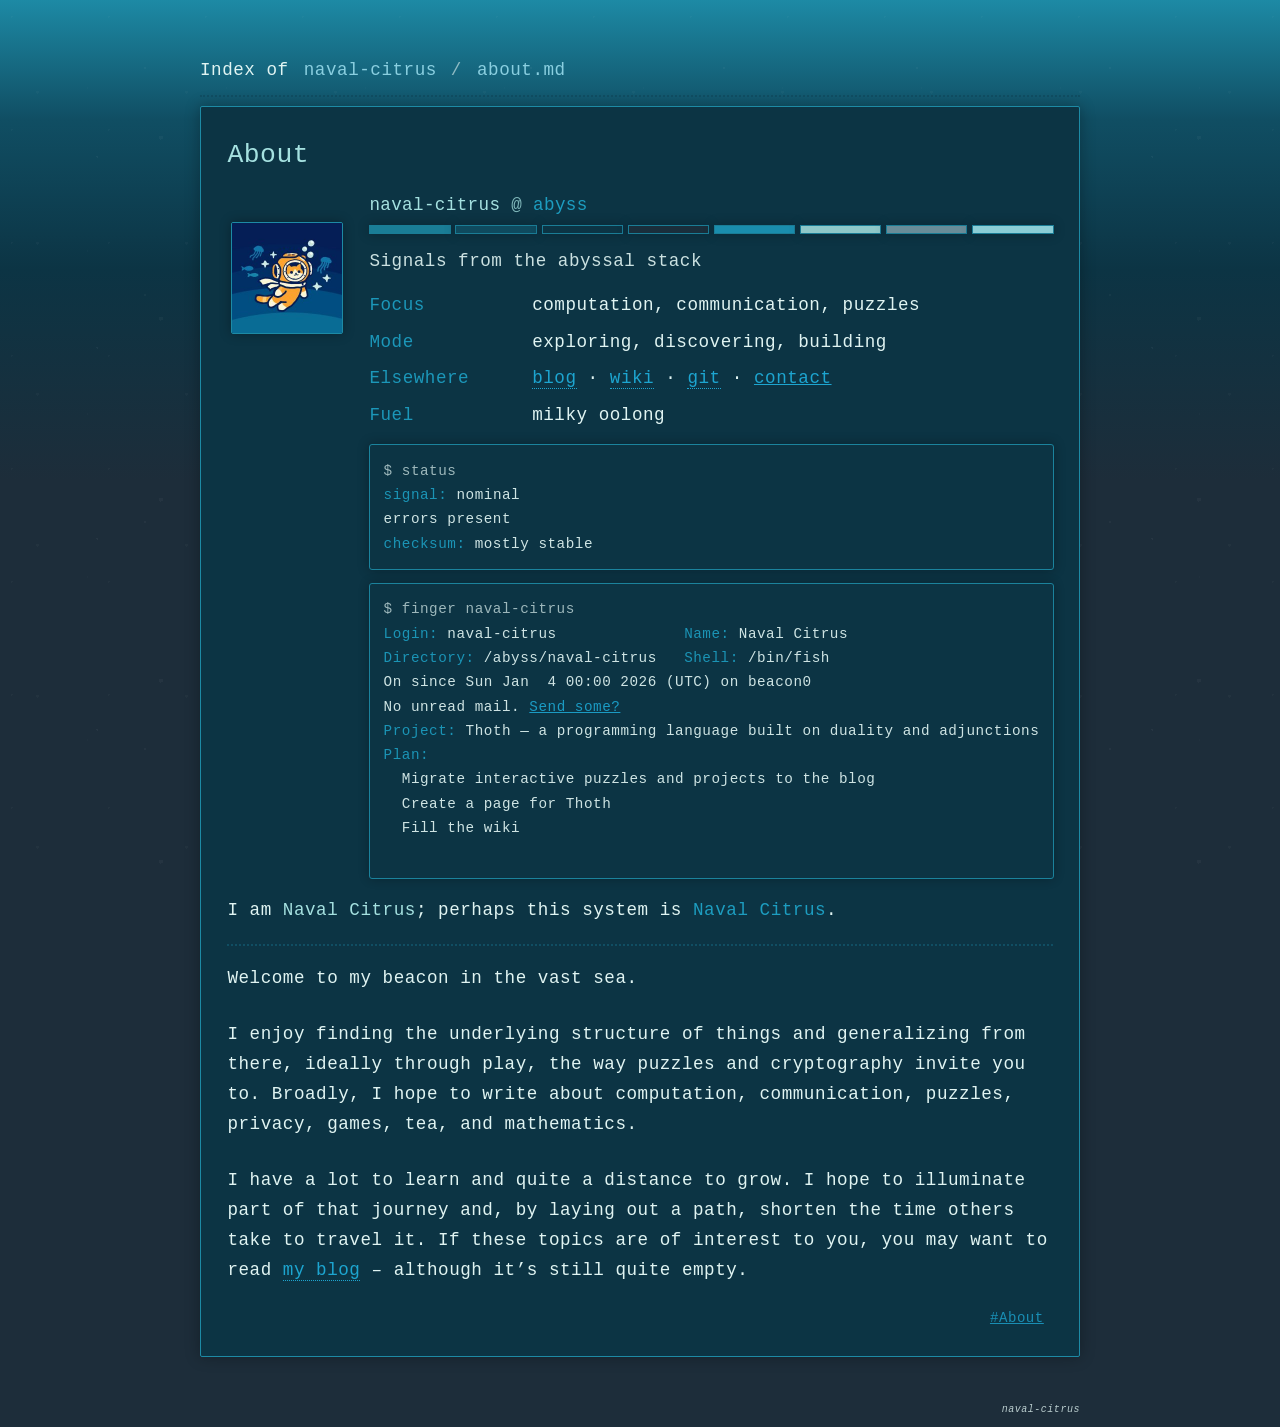
==== about/index.html @ bf8a5da5 "initial commit of full build" ====
<!DOCTYPE html>
<html lang="en-us"><head>
  <meta charset="utf-8" />
  <meta http-equiv="content-language" content="en-us" />
  <meta name="viewport" content="width=device-width, initial-scale=1.0" />

  <link rel="icon" type="image/png" href="/favicon.png" />

  
  <title>About | naval-citrus</title>
  <meta name="title" content="About" />
  <meta name="description"
    content="About" />
  

  <meta name="referrer" content="no-referrer" />
  <meta http-equiv="Content-Security-Policy"
    content="default-src 'self'; img-src 'self' data:; style-src 'self' 'unsafe-inline'; script-src 'self'; font-src 'self'; connect-src 'self'; frame-ancestors 'none'; base-uri 'self'; form-action 'self'" /><link type="text/css" rel="stylesheet" href="/css/root-bundle.889b39041b5ce2040c25270aac40971a38573defd06a08f146290e7a0f6b05b1.css"
    integrity="sha256-iJs5BBtc4gQMJScKrECXGjhXPe/QagjxRikOeg9rBbE=" />
</head><body><header>
  <nav>
    <ol class="breadcrumbs">
      Index of
      <li><a href="/" rel="noreferrer">naval-citrus</a></li>
      <li><a href="/about/" rel="noreferrer">about.md</a></li>
    </ol>
  </nav>
</header>
<hr />
  <main>
    
<article class="about">
    <header>
        <h1 class="post-title">About</h1>
    </header>
    <section class="about-dossier">
        <div class="fetch">

    <div class="fetch-left"><img class="fetch-avatar" src="/img/avatar_hu_cae3f585d36bdaca.jpg" width="220"
            height="220" alt="Profile illustration" /></div>

    <div class="fetch-right"><div class="fetch-title">
            <span class="fetch-user">naval-citrus</span>
            <span class="fetch-at">@</span>
            <span class="fetch-host">abyss</span>
        </div>

        <div class="fetch-bar" aria-hidden="true">
            <span class="swatch s1"></span><span class="swatch s2"></span><span class="swatch s3"></span>
            <span class="swatch s4"></span><span class="swatch s5"></span><span class="swatch s6"></span>
            <span class="swatch s7"></span><span class="swatch s8"></span>
        </div><p class="fetch-subtitle">Signals from the abyssal stack</p><dl class="fetch-kv"><div class="fetch-row">
                <dt>Focus</dt>
                <dd>computation, communication, puzzles</dd>
            </div><div class="fetch-row">
                <dt>Mode</dt>
                <dd>exploring, discovering, building</dd>
            </div><div class="fetch-row">
                <dt>Elsewhere</dt>
                <dd><a href="https://blog.navalcitrus.net/" rel="noreferrer noopener" target="_blank" class="external">blog</a>
 · <a href="https://wiki.navalcitrus.net/" rel="noreferrer noopener" target="_blank" class="external">wiki</a>
 · <a href="https://github.com/navalcitrus/" rel="noreferrer noopener" target="_blank" class="external">git</a>
 · <a href="/contact/" rel="noreferrer">contact</a></dd>
            </div><div class="fetch-row">
                <dt>Fuel</dt>
                <dd>milky oolong</dd>
            </div></dl><pre class="fetch-diag"><code><span class="term-prompt">$ status</span>
<span class="term-key">signal:</span> nominal
errors present
<span class="term-key">checksum:</span> mostly stable</code></pre><pre class="fetch-diag"><code><span class="term-prompt">$ finger naval-citrus</span>
<span class="term-key">Login:</span> naval-citrus              <span class="term-key">Name:</span> Naval Citrus
<span class="term-key">Directory:</span> /abyss/naval-citrus   <span class="term-key">Shell:</span> /bin/fish
On since Sun Jan  4 00:00 2026 (UTC) on beacon0
No unread mail. <a href="/contact/" rel="noreferrer">Send some?</a>
<span class="term-key">Project:</span> Thoth &mdash; a programming language built on duality and adjunctions
<span class="term-key">Plan:</span>
  Migrate interactive puzzles and projects to the blog
  Create a page for Thoth
  Fill the wiki
<span class="finger-cursor" aria-hidden="true"></span></code></pre></div>

</div>
    </section>
    <div class="about-divider"></div>
    <section class="about-body">
        <p>I am <span class="fetch-user">Naval Citrus</span>; perhaps this system is <span class="fetch-host">Naval Citrus</span>.</p>
<hr>
<p>Welcome to my beacon in the vast sea.</p>
<p>I enjoy finding the underlying structure of things and generalizing from there, ideally through play, the way puzzles and cryptography invite you to. Broadly, I hope to write about computation, communication, puzzles, privacy, games, tea, and mathematics.</p>
<p>I have a lot to learn and quite a distance to grow. I hope to illuminate part of that journey and, by laying out a path, shorten the time others take to travel it. If these topics are of interest to you, you may want to read <a href="https://blog.navalcitrus.net/" rel="noreferrer noopener" target="_blank" class="external">my blog</a>
 &ndash; although it&rsquo;s still quite empty.</p>

    </section>
    <footer>
        <ul class="post-tags">
            <li><a href="/tags/about/" rel="noreferrer">#About</a></li>
        </ul>
    </footer>
</article>

  </main><footer>
	<span class="float-right">
		<em>naval-citrus</em>
	</span>
</footer>
</body>

</html>
---- css/root-bundle.889b39041b5ce2040c25270aac40971a38573defd06a08f146290e7a0f6b05b1.css ----
/* ===== Start of brand.css ===== */
/* ===== Color Variables ===== */
:root {
    --color-surface-rgb: 29 138 165;
    --color-surface: rgb(var(--color-surface-rgb));
    --color-mid-rgb: 16 78 99;
    --color-mid: rgb(var(--color-mid-rgb));
    --color-deep-rgb: 12 52 68;
    --color-deep: rgb(var(--color-deep-rgb));
    --color-abyss-rgb: 29 45 58;
    --color-abyss: rgb(var(--color-abyss-rgb));
    --main-header-color: rgb(29 157 192);
    --main-title-color: rgb(165 225 224);
    --main-text-color: rgb(224 244 242);
    --main-link-unvisited-color: rgb(29 165 208);
    --main-link-visited-color: rgb(122 156 167);
    --main-link-hover-color: rgb(162 232 240);
    --nav-link-color: rgb(138 207 224);
    --shadow-color: rgba(0, 0, 0, 0.3);
    --highlight-color: rgba(38, 166, 154, 0.25);

    --surface-soft: color-mix(in srgb, var(--color-surface), white 5%);
    --abyss-soft: color-mix(in srgb, var(--color-abyss), white 5%);
}

/* ===== Accessibility & Responsiveness ===== */
@media (prefers-reduced-motion: reduce) {
    * {
        animation: none !important;
        transition: none !important;
    }

    body::before {
        display: none;
        /* Remove bubble effect */
    }

    .post-title::after {
        opacity: 0;
    }
}

@media screen and (max-width: 512px) {
    html {
        font-size: 90%;
    }

    .hidesmallscreen {
        display: none;
        visibility: hidden;
        width: 0;
        height: 0;
    }
}

@media screen and (min-width: 513px) {
    table {
        display: table;
    }
}

@media screen and (min-width: 1024px) {
    html {
        font-size: 110%;
    }
}

@media screen and (min-width: 2048px) {
    html {
        font-size: 120%;
    }
}

/* ===== General Layout ===== */
body {
    font-family: 'Fira Code', 'Courier New', monospace;
    color: var(--main-text-color);
    text-align: left;
    letter-spacing: 0.03em;

    background-image: linear-gradient(to bottom,
            var(--color-surface) 0%,
            var(--color-mid) 20%,
            var(--color-deep) 45%,
            var(--color-abyss) 80%);
    background-size: 100% 600px;
    background-repeat: repeat-x;
    background-color: var(--color-abyss);

    line-height: 1.7;
    padding: 0 1rem;
    margin: 0 auto;

    max-width: 50rem;
    min-height: 100vh;
    overflow-wrap: break-word;
    word-wrap: break-word;
}

body::before {
    /* Bubbles */
    content: "";
    position: absolute;
    width: 100%;
    height: 100%;
    top: 0;
    left: 0;
    background-image:
        radial-gradient(circle at 75% 30%, rgba(255, 255, 255, 0.04) 1px, transparent 1px),
        radial-gradient(circle at 25% 61%, rgba(255, 255, 255, 0.03) 1.5px, transparent 1.5px),
        radial-gradient(circle at 46% 82%, rgba(255, 255, 255, 0.05) 1px, transparent 1px),
        radial-gradient(circle at 12% 15%, rgba(255, 255, 255, 0.03) 1px, transparent 1px),
        radial-gradient(circle at 93% 76%, rgba(255, 255, 255, 0.04) 2px, transparent 2px),
        radial-gradient(circle at 63% 54%, rgba(255, 255, 255, 0.02) 1px, transparent 1px);
    /* Use prime numbers to reduce pattern recognition */
    background-size: 193px 227px, 149px 151px, 211px 191px, 97px 113px, 173px 181px, 139px 163px;
    background-position: 0 0, 0 0, 0 0, 0 0, 0 0, 0 0;
    pointer-events: none;
    z-index: -1;
    opacity: 0.9;
}

/* ===== Links ===== */
a {
    color: var(--main-link-unvisited-color);
    transition: color 0.2s ease-in-out, border-color 0.2s ease-in-out, text-shadow 0.2s ease-in-out;
}

a.external {
    text-decoration: none;
    border-bottom: 1px dotted var(--main-link-unvisited-color);
}

nav a {
    margin-right: 10px;
    padding: 2px 4px;
    border-radius: 2px;
    text-decoration: none;
    color: var(--nav-link-color);
}

a:not(nav a):visited {
    color: var(--main-link-visited-color);
}

a:not(nav a):visited.external {
    text-decoration: none;
    border-bottom: 1px dotted var(--main-link-unvisited-color);
}

a:not(nav a):hover {
    color: var(--main-link-hover-color);
}

/* ===== Images ===== */
img {
    max-width: 100%;
    height: auto;
    border: 1px solid var(--color-surface);
    border-radius: 2px;
    box-shadow: 0 0 12px var(--shadow-color);
}

/* ===== End of brand.css ===== *//* ===== Start of style.css ===== */
main {
    padding-bottom: 2.5rem;
}

/* Top-of-body site header. */
body>header {
    padding-top: 56px;
    display: flex;
    align-items: flex-end;
    position: relative;
}

footer {
    width: 100%;
    font-size: 10px;
    padding-bottom: 1.5rem;
    opacity: 0.8;
}

mark {
    background-color: var(--highlight-color);
    color: var(--main-title-color);
    padding: 0.1em 0.2em;
}

/* ===== Article Styling ===== */
article {
    background: var(--color-deep);
    border: 1px solid var(--color-surface);
    border-radius: 2px;
    box-shadow: 0 0 15px var(--shadow-color);
    padding: 1.5rem;
}


article p+p {
    margin-top: 1.5rem;
}

/* ===== Typography ===== */
h1,
h2,
h3,
h4,
h5,
h6 {
    color: var(--main-header-color);
}


.post-title {
    font-weight: 500;
    margin: 0 0 1rem;
    color: var(--main-title-color);
}

/* Meta strip under a post title. */
.post-meta {
    display: flex;
    flex-wrap: wrap;
    align-items: center;
    gap: 0.85rem;
    margin: 0 0 1.7rem;
    padding-bottom: 0.85rem;
    border-bottom: 1px dotted var(--color-mid);
    font-size: 0.8rem;
}

.post-meta .published-on {
    font-style: italic;
    color: var(--main-link-visited-color);
    opacity: 0.85;
}

.post-meta>ul.post-tags,
.post-meta>ul.post-categories {
    margin-left: auto;
    float: none;
}

.post-title::after {
    content: "_";
    opacity: 0;
    animation: cursor-blink 2.5s infinite;
    will-change: opacity;
}

@keyframes cursor-blink {

    0%,
    100% {
        opacity: 0;
    }

    50% {
        opacity: 1;
    }
}

/* ===== Navigation ===== */
hr {
    border-style: dotted none none;
    border-width: 2px;
    border-color: var(--color-mid);
}

nav {
    vertical-align: bottom;
}

nav ol {
    align-items: center;
    margin: 0;
    padding: 0;
    list-style: none;
}

nav ol li {
    display: inline;
}

nav ol li:not(:last-child)::after {
    content: "/";
    color: var(--main-text-color);
    opacity: 0.6;
}

.dirlist {
    list-style: none;
}

.dirlist li::before {
    content: '';
    display: inline-block;
    background-size: contain;
    background-repeat: no-repeat;
    background-position: left center;
    height: 1em;
    width: 1em;
    position: absolute;
    margin-left: -1.5em;
    margin-top: 0.2em;
}

.dirlist-home::before {
    background-image: url("/images/home.svg");
}

.dirlist-page::before {
    background-image: url("/images/document.svg");
}

.dirlist-parent::before {
    background-image: url("/images/undo.svg");
}

.dirlist-section::before,
.dirlist-taxonomy::before {
    background-image: url("/images/folder.svg");
}

.dirlist-term::before {
    background-image: url("/images/tag.svg");
}

/* ===== Utility Classes ===== */
.float-right {
    float: right;
}

.hidden {
    display: none;
    visibility: hidden;
    width: 0;
    height: 0;
}

/* ===== Tags ===== */
ul.post-tags,
ul.post-categories {
    float: right;
    margin: 0;
    padding: 0;
}

.post-tags li,
.post-categories li {
    display: inline-block;
    padding: 0.2rem 0.5rem;
    border-radius: 3px;
    margin-left: 0.3rem;
    font-size: 0.8rem;
}

/* ===== Media Elements ===== */
img,
picture,
video {
    height: auto;
    max-width: 100%;
    display: block;
    margin: 1.5rem auto;
    border-radius: 2px;
}

img {
    object-fit: contain;
    box-shadow: 0 2px 10px var(--shadow-color);
}

/* ===== Code & Pre Elements ===== */
pre {
    border: 1px solid var(--color-surface);
    border-radius: 3px;
    padding: 1rem;
    margin: 1.5rem 0;
    overflow-x: auto;
    position: relative;
    box-shadow: 0 0 12px var(--shadow-color);
}

li code {
    vertical-align: middle;
}

/* ===== Tables ===== */
table {
    width: 100%;
    border-collapse: separate;
    border-spacing: 0;
    margin: 1.5rem 0;
    overflow-x: auto;
    display: block;
}

th {
    background-color: var(--color-deep);
    color: var(--main-title-color);
    font-weight: 500;
    text-align: left;
    padding: 0.75rem 1rem;
    border-bottom: 2px solid var(--color-surface);
}

td {
    padding: 0.6rem 1rem;
    border-bottom: 1px solid rgba(29, 138, 165, 0.2)
        /*--color-surface*/
    ;
    vertical-align: top;
}

tr:last-child td {
    border-bottom: none;
}

tr:nth-child(even) {
    background-color: rgba(12, 52, 68, 0.3)
        /*--color-deep*/
    ;
}

tr:hover {
    background-color: rgba(29, 157, 192, 0.1)
        /*--main-header-color*/
    ;
}

/* ===== Block Quotes ===== */
blockquote {
    border-left: 3px solid var(--color-surface);
    margin: 1.5rem 0;
    padding: 0.5rem 0 0.5rem 1.5rem;
    font-style: italic;
    color: var(--main-text-color);
    opacity: 0.9;
    background-color: rgba(12, 52, 68, 0.3)
        /*--color-deep*/
    ;
}

blockquote cite {
    display: block;
    margin-top: 0.5rem;
    font-size: 0.9rem;
    color: var(--main-link-visited-color);
    font-style: normal;
}

/* ===== Useful Container ===== */
.panel {
    background: var(--color-deep);
    border: 1px solid var(--color-surface);
    border-radius: 2px;
    box-shadow: 0 0 15px var(--shadow-color);
    padding: 1.25rem;
    margin-top: 1.25rem;
}

/* ===== 404 ===== */
.post-title.glitch {
    position: relative;
}

.post-title.glitch::before,
.post-title.glitch::after {
    content: attr(data-text);
    position: absolute;
    left: 0;
    top: 0;
    width: 100%;
    opacity: 0.15;
    pointer-events: none;
}

.post-title.glitch::before {
    transform: translateX(1px);
    clip-path: inset(0 0 60% 0);
    animation: glitch-slice 6.5s infinite;
}

.post-title.glitch::after {
    transform: translateX(-1px);
    clip-path: inset(50% 0 0 0);
    animation: glitch-slice 7.2s infinite;
}

@keyframes glitch-slice {

    0%,
    92%,
    100% {
        opacity: 0.12;
        transform: translateX(0);
    }

    93% {
        opacity: 0.22;
        transform: translateX(10px);
    }

    94% {
        opacity: 0.10;
        transform: translateX(-10px);
    }

    95% {
        opacity: 0.18;
        transform: translateX(5px);
    }

    96% {
        opacity: 0.12;
        transform: translateX(0);
    }
}

@media (prefers-reduced-motion: reduce) {

    .error-404::after,
    .post-title.glitch::before,
    .post-title.glitch::after {
        animation: none !important;
    }
}

/* ===== End of style.css ===== *//* ===== Start of syntax.css ===== */
/* ===== Modified Color Variables ===== */
:root {
    --syntax-bg: #1D2D3A;
    --syntax-text: #d8dee9;
    --syntax-comment: #607D8B;
    --syntax-comment-alt: #546E7A;
    --syntax-keyword: #1D9DC0;
    --syntax-string: #8ACFE0;
    --syntax-string-special: #A2E8F0;
    --syntax-number: #A5E1E0;
    --syntax-function: #B9F2FF;
    --syntax-variable: #E0F4F2;
    --syntax-punctuation: #f5f5f5;
    --syntax-error: #ff8a80;
    --syntax-line-numbers: #5D8D99;
    --syntax-line-highlight: rgba(38, 166, 154, 0.25);
}

/* PreWrapper */
.chroma {
    color: var(--syntax-text);
    background-color: var(--syntax-bg);
}

/* Other */
.chroma .x {}

/* Error */
.chroma .err {
    color: var(--syntax-error);
}

/* CodeLine */
.chroma .cl {}

/* LineLink */
.chroma .lnlinks {
    outline: none;
    text-decoration: none;
    color: inherit;
}

/* LineTableTD */
.chroma .lntd {
    vertical-align: top;
    padding: 0;
    margin: 0;
    border: 0;
}

/* LineTable */
.chroma .lntable {
    border-spacing: 0;
    padding: 0;
    margin: 0;
    border: 0;
}

/* LineHighlight */
.chroma .hl {
    background-color: var(--syntax-line-highlight);
}

/* LineNumbersTable */
.chroma .lnt {
    white-space: pre;
    -webkit-user-select: none;
    user-select: none;
    margin-right: 0.4em;
    padding: 0 0.4em 0 0.4em;
    color: var(--syntax-line-numbers);
}

/* LineNumbers */
.chroma .ln {
    white-space: pre;
    -webkit-user-select: none;
    user-select: none;
    margin-right: 0.4em;
    padding: 0 0.4em 0 0.4em;
    color: var(--syntax-line-numbers);
}

/* Line */
.chroma .line {
    display: flex;
}

/* Keyword */
.chroma .k,
.chroma .kc,
.chroma .kd,
.chroma .kn,
.chroma .kr {
    color: var(--syntax-keyword);
    font-weight: bold;
}

.chroma .kp,
.chroma .kt {
    color: #1D9DC0;
}

/* Names */
.chroma .n {}

.chroma .na,
.chroma .nc,
.chroma .no,
.chroma .nl,
.chroma .nn,
.chroma .no {
    color: #8fbcbb;
}

.chroma .nb {
    color: var(--syntax-keyword);
}

.chroma .bp {}

.chroma .nd,
.chroma .ni {
    color: var(--syntax-string);
}

.chroma .ne {
    color: var(--syntax-error);
}

.chroma .nf {
    color: var(--syntax-function);
}

.chroma .fm {}

.chroma .nx {}

.chroma .py {
    color: #8fbcbb;
}

.chroma .nt {
    color: var(--syntax-keyword);
}

.chroma .nv,
.chroma .vc,
.chroma .vg,
.chroma .vi {
    color: var(--syntax-variable);
}

.chroma .vm {}

/* Literals */
.chroma .l {}

.chroma .ld {}

/* Strings */
.chroma .s,
.chroma .sa,
.chroma .sb,
.chroma .sc,
.chroma .dl,
.chroma .s2,
.chroma .sh,
.chroma .si,
.chroma .sx,
.chroma .s1,
.chroma .ss {
    color: var(--syntax-string);
}

.chroma .sd {
    color: var(--syntax-comment);
    font-style: italic;
}

.chroma .se,
.chroma .sr {
    color: var(--syntax-string-special);
}

/* Numbers */
.chroma .m,
.chroma .mb,
.chroma .mf,
.chroma .mh,
.chroma .mi,
.chroma .il,
.chroma .mo {
    color: var(--syntax-number);
}

/* Operators */
.chroma .o {
    color: var(--syntax-keyword);
}

.chroma .ow {
    color: var(--syntax-keyword);
    font-weight: bold;
}

/* Punctuation */
.chroma .p {
    color: var(--syntax-punctuation);
}

/* Comment */
.chroma .c,
.chroma .ch,
.chroma .cm,
.chroma .c1,
.chroma .cs {
    color: var(--syntax-comment);
    font-style: italic;
}

.chroma .cp,
.chroma .cpf {
    color: var(--syntax-comment-alt);
    font-style: italic;
}

/* Generic */
.chroma .g {}

.chroma .gd {
    color: var(--syntax-error);
}

.chroma .ge {
    font-style: italic;
}

.chroma .gr {
    color: var(--syntax-error);
}

.chroma .gh {
    color: var(--syntax-keyword);
    font-weight: bold;
}

.chroma .gi {
    color: var(--syntax-string);
}

.chroma .go {}

.chroma .gp {
    color: var(--syntax-comment);
    font-weight: bold;
}

.chroma .gs {
    font-weight: bold;
}

.chroma .gu {
    color: var(--syntax-keyword);
    font-weight: bold;
}

.chroma .gt {
    color: var(--syntax-error);
}

.chroma .gl {}

.chroma .w {}

/* ===== End of syntax.css ===== *//* ===== Start of root.css ===== */
header.root-header {
    padding-top: 56px;
    display: block;
}

.root-title {
    color: var(--main-title-color);
    margin: 0;
    font-weight: 500;
}

.root-tagline {
    margin: 0.5rem 0 0;
    opacity: 0.9;
}

.dir {
    list-style: none;
    padding-left: 0;
    margin-left: 1.5rem;
}

.dir li {
    margin: 0.5rem 0;
}

.dir li::before {
    content: '';
    display: inline-block;
    background-size: contain;
    background-repeat: no-repeat;
    background-position: left center;
    height: 1em;
    width: 1em;
    position: absolute;
    margin-left: -1.5em;
    margin-top: 0.2em;
}

.dir-home::before {
    background-image: url("/images/home.svg");
}

.dir-zone::before {
    background-image: url("/images/folder.svg");
}

.dir-info::before {
    background-image: url("/images/document.svg");
}

.dir-code::before {
    background-image: url("/images/tag.svg");
}

.small {
    font-size: 0.9rem;
    opacity: 0.85;
}

.grid {
    display: grid;
    grid-template-columns: 1fr;
    gap: 1rem;
}

.centered {
    display: grid;
    justify-items: center;
}

@media screen and (min-width: 768px) {
    .grid {
        grid-template-columns: 1fr 1fr;
    }
}

/* ===== End of root.css ===== *//* ===== Start of about.css ===== */

.fetch {
    display: grid;
    grid-template-columns: 120px 1fr;
    gap: 1.25rem;
    align-items: start;
}

.fetch-avatar {
    width: 110px;
    height: 110px;
    border-radius: 2px;
    border: 1px solid var(--color-surface);
    box-shadow: 0 0 12px var(--shadow-color);
    background: var(--surface-soft);
    object-fit: cover;
}

.fetch-avatar--placeholder {
    display: flex;
    align-items: center;
    justify-content: center;
    color: var(--main-title-color);
    opacity: 0.8;
}

.fetch-title {
    margin: 0;
    line-height: 1.2;
    font-weight: 500;
    letter-spacing: 0.02em;
    color: var(--main-title-color);
}

.fetch-at {
    opacity: 0.75;
}

.fetch-user {
    color: var(--main-title-color);
}

.fetch-host {
    color: var(--main-header-color);
}

/* Neofetch colors bar */
.fetch-bar {
    display: grid;
    grid-template-columns: repeat(8, 1fr);
    gap: 0.25rem;
    margin: 0.5rem 0 0.75rem;
    opacity: 0.85;
}

.fetch-bar .swatch {
    height: 7px;
    border-radius: var(2px);
    border: 1px solid var(--color-surface);
    box-shadow: 0 0 12px var(--shadow-color);
}

/* swatch colors come from brand.css tokens */
.fetch-bar .s1 {
    background: var(--color-surface);
}

.fetch-bar .s2 {
    background: var(--color-mid);
}

.fetch-bar .s3 {
    background: var(--color-deep);
}

.fetch-bar .s4 {
    background: var(--color-abyss);
}

.fetch-bar .s5 {
    background: var(--main-header-color);
}

.fetch-bar .s6 {
    background: var(--main-title-color);
}

.fetch-bar .s7 {
    background: var(--main-link-visited-color);
}

.fetch-bar .s8 {
    background: var(--main-link-hover-color);
}

.fetch-subtitle {
    margin: 0 0 0.75rem;
    opacity: 0.9;
}

/* Key/value rows */
.fetch-kv {
    margin: 0;
    display: grid;
    gap: 0.4rem;
}

.fetch-row {
    display: grid;
    grid-template-columns: 8.5rem 1fr;
    grid-gap: 0.75rem;
}

.fetch-kv dt {
    color: var(--main-header-color);
    opacity: 0.95;
}

.fetch-kv dd {
    margin: 0;
}

.fetch-diag {
    margin: 0.75rem 0 0;
    border: 1px solid var(--color-surface);
    border-radius: 3px;
    padding: 0.75rem;
    box-shadow: 0 0 12px var(--shadow-color);
    opacity: 0.92;
}

/* terminal coloring shared by the diag and finger blocks */
.term-prompt {
    opacity: 0.75;
}

.term-key {
    color: var(--main-header-color);
}

.finger-cursor::after {
    content: "_";
    opacity: 0;
    animation: cursor-blink 2.5s infinite;
    will-change: opacity;
}

@media (prefers-reduced-motion: reduce) {
    .finger-cursor::after {
        animation: none;
        opacity: 1;
    }
}

/* Mobile */
@media screen and (max-width: 640px) {
    .fetch {
        grid-template-columns: 1fr;
    }

    .fetch-avatar {
        width: 96px;
        height: 96px;
    }

    .fetch-row {
        grid-template-columns: 1fr;
    }
}

/* ===== End of about.css ===== */
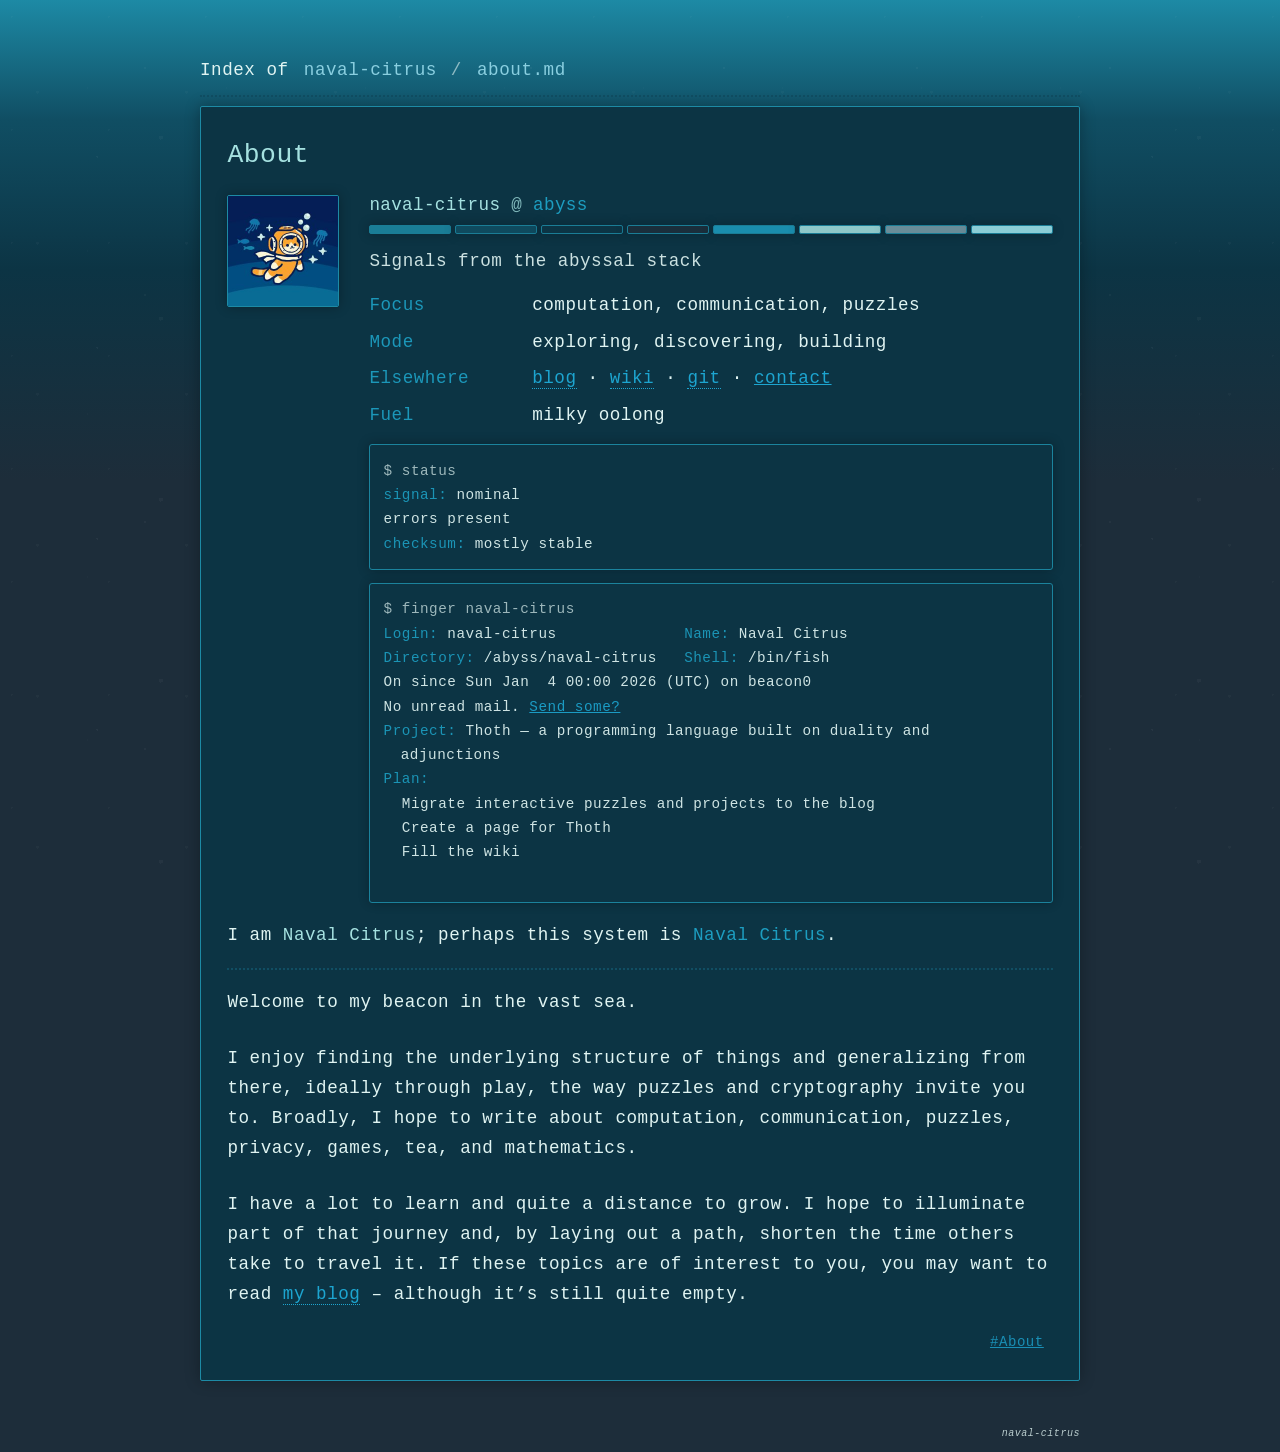
==== commit cab40fd9: "rebuild with new themeing" ====
--- a/about/index.html
+++ b/about/index.html
@@ -15,12 +15,12 @@
 
   <meta name="referrer" content="no-referrer" />
   <meta http-equiv="Content-Security-Policy"
-    content="default-src 'self'; img-src 'self' data:; style-src 'self' 'unsafe-inline'; script-src 'self'; font-src 'self'; connect-src 'self'; frame-ancestors 'none'; base-uri 'self'; form-action 'self'" /><link type="text/css" rel="stylesheet" href="/css/root-bundle.889b39041b5ce2040c25270aac40971a38573defd06a08f146290e7a0f6b05b1.css"
-    integrity="sha256-iJs5BBtc4gQMJScKrECXGjhXPe/QagjxRikOeg9rBbE=" />
+    content="default-src 'self'; img-src 'self' data:; style-src 'self' 'unsafe-inline'; script-src 'self'; font-src 'self'; connect-src 'self'; frame-ancestors 'none'; base-uri 'self'; form-action 'self'" /><link type="text/css" rel="stylesheet" href="/css/root-bundle.587a9e6874588880f85bac9bb379a8fb4dc59eb34e8319ec2eab822546678df7.css"
+    integrity="sha256-WHqeaHRYiID4W6ybs3mo&#43;03FnrNOgxnsLquCJUZnjfc=" />
 </head><body><header>
   <nav>
+    <span class="breadcrumbs-label">Index of</span>
     <ol class="breadcrumbs">
-      Index of
       <li><a href="/" rel="noreferrer">naval-citrus</a></li>
       <li><a href="/about/" rel="noreferrer">about.md</a></li>
     </ol>
@@ -67,21 +67,20 @@
             </div></dl><pre class="fetch-diag"><code><span class="term-prompt">$ status</span>
 <span class="term-key">signal:</span> nominal
 errors present
-<span class="term-key">checksum:</span> mostly stable</code></pre><pre class="fetch-diag"><code><span class="term-prompt">$ finger naval-citrus</span>
-<span class="term-key">Login:</span> naval-citrus              <span class="term-key">Name:</span> Naval Citrus
-<span class="term-key">Directory:</span> /abyss/naval-citrus   <span class="term-key">Shell:</span> /bin/fish
-On since Sun Jan  4 00:00 2026 (UTC) on beacon0
-No unread mail. <a href="/contact/" rel="noreferrer">Send some?</a>
-<span class="term-key">Project:</span> Thoth &mdash; a programming language built on duality and adjunctions
-<span class="term-key">Plan:</span>
-  Migrate interactive puzzles and projects to the blog
-  Create a page for Thoth
-  Fill the wiki
-<span class="finger-cursor" aria-hidden="true"></span></code></pre></div>
+<span class="term-key">checksum:</span> mostly stable</code></pre><pre class="fetch-diag fetch-finger"><code><span class="term-line"><span class="term-prompt">$ finger naval-citrus</span>
+</span><span class="term-line"><span class="term-key">Login:</span> naval-citrus<span class="term-pad">              </span><span class="term-col"><span class="term-key">Name:</span> Naval Citrus
+</span></span><span class="term-line"><span class="term-key">Directory:</span> /abyss/naval-citrus<span class="term-pad">   </span><span class="term-col"><span class="term-key">Shell:</span> /bin/fish
+</span></span><span class="term-line">On since Sun Jan  4 00:00 2026 (UTC) on beacon0
+</span><span class="term-line">No unread mail. <a href="/contact/" rel="noreferrer">Send some?</a>
+</span><span class="term-line"><span class="term-key">Project:</span> Thoth &mdash; a programming language built on duality and adjunctions
+</span><span class="term-line"><span class="term-key">Plan:</span>
+</span><span class="term-line term-indent">  Migrate interactive puzzles and projects to the blog
+</span><span class="term-line term-indent">  Create a page for Thoth
+</span><span class="term-line term-indent">  Fill the wiki
+</span><span class="term-line"><span class="term-cursor" aria-hidden="true"></span></span></code></pre></div>
 
 </div>
     </section>
-    <div class="about-divider"></div>
     <section class="about-body">
         <p>I am <span class="fetch-user">Naval Citrus</span>; perhaps this system is <span class="fetch-host">Naval Citrus</span>.</p>
 <hr>
--- a/css/root-bundle.587a9e6874588880f85bac9bb379a8fb4dc59eb34e8319ec2eab822546678df7.css
+++ b/css/root-bundle.587a9e6874588880f85bac9bb379a8fb4dc59eb34e8319ec2eab822546678df7.css
@@ -0,0 +1,1117 @@
+/* ===== Start of brand.css ===== */
+/* ===== Color Variables ===== */
+:root {
+    --color-surface-rgb: 29 138 165;
+    --color-surface: rgb(var(--color-surface-rgb));
+    --color-mid-rgb: 16 78 99;
+    --color-mid: rgb(var(--color-mid-rgb));
+    --color-deep-rgb: 12 52 68;
+    --color-deep: rgb(var(--color-deep-rgb));
+    --color-abyss-rgb: 29 45 58;
+    --color-abyss: rgb(var(--color-abyss-rgb));
+    --main-header-color: rgb(29 157 192);
+    --main-title-color: rgb(165 225 224);
+    --main-text-color: rgb(224 244 242);
+    --main-link-unvisited-color: rgb(29 165 208);
+    --main-link-visited-color: rgb(122 156 167);
+    --main-link-hover-color: rgb(162 232 240);
+    --nav-link-color: rgb(138 207 224);
+    --shadow-color: rgba(0, 0, 0, 0.3);
+    --highlight-color: rgba(38, 166, 154, 0.25);
+
+    --surface-soft: color-mix(in srgb, var(--color-surface), white 5%);
+    --abyss-soft: color-mix(in srgb, var(--color-abyss), white 5%);
+}
+
+/* ===== Accessibility & Responsiveness ===== */
+@media (prefers-reduced-motion: reduce) {
+    * {
+        animation: none !important;
+        transition: none !important;
+    }
+
+    body::before {
+        display: none;
+        /* Remove bubble effect */
+    }
+
+    .post-title::after {
+        opacity: 0;
+    }
+}
+
+@media screen and (max-width: 512px) {
+    html {
+        font-size: 90%;
+    }
+
+    .hidesmallscreen {
+        display: none;
+        visibility: hidden;
+        width: 0;
+        height: 0;
+    }
+}
+
+@media screen and (min-width: 513px) {
+    table {
+        display: table;
+    }
+}
+
+@media screen and (min-width: 1024px) {
+    html {
+        font-size: 110%;
+    }
+}
+
+@media screen and (min-width: 2048px) {
+    html {
+        font-size: 120%;
+    }
+}
+
+/* ===== General Layout ===== */
+body {
+    font-family: 'Fira Code', 'Courier New', monospace;
+    color: var(--main-text-color);
+    text-align: left;
+    letter-spacing: 0.03em;
+
+    background-image: linear-gradient(to bottom,
+            var(--color-surface) 0%,
+            var(--color-mid) 20%,
+            var(--color-deep) 45%,
+            var(--color-abyss) 80%);
+    background-size: 100% 600px;
+    background-repeat: repeat-x;
+    background-color: var(--color-abyss);
+
+    line-height: 1.7;
+    padding: 0 1rem;
+    margin: 0 auto;
+
+    max-width: 50rem;
+    min-height: 100vh;
+    overflow-wrap: break-word;
+    word-wrap: break-word;
+}
+
+body::before {
+    /* Bubbles */
+    content: "";
+    position: absolute;
+    width: 100%;
+    height: 100%;
+    top: 0;
+    left: 0;
+    background-image:
+        radial-gradient(circle at 75% 30%, rgba(255, 255, 255, 0.04) 1px, transparent 1px),
+        radial-gradient(circle at 25% 61%, rgba(255, 255, 255, 0.03) 1.5px, transparent 1.5px),
+        radial-gradient(circle at 46% 82%, rgba(255, 255, 255, 0.05) 1px, transparent 1px),
+        radial-gradient(circle at 12% 15%, rgba(255, 255, 255, 0.03) 1px, transparent 1px),
+        radial-gradient(circle at 93% 76%, rgba(255, 255, 255, 0.04) 2px, transparent 2px),
+        radial-gradient(circle at 63% 54%, rgba(255, 255, 255, 0.02) 1px, transparent 1px);
+    /* Use prime numbers to reduce pattern recognition */
+    background-size: 193px 227px, 149px 151px, 211px 191px, 97px 113px, 173px 181px, 139px 163px;
+    background-position: 0 0, 0 0, 0 0, 0 0, 0 0, 0 0;
+    pointer-events: none;
+    z-index: -1;
+    opacity: 0.9;
+}
+
+/* ===== Links ===== */
+a {
+    color: var(--main-link-unvisited-color);
+    transition: color 0.2s ease-in-out, border-color 0.2s ease-in-out, text-shadow 0.2s ease-in-out;
+}
+
+a.external {
+    text-decoration: none;
+    border-bottom: 1px dotted var(--main-link-unvisited-color);
+}
+
+nav a {
+    margin-right: 10px;
+    padding: 2px 4px;
+    border-radius: 2px;
+    text-decoration: none;
+    color: var(--nav-link-color);
+}
+
+a:not(nav a):visited {
+    color: var(--main-link-visited-color);
+}
+
+a:not(nav a):visited.external {
+    text-decoration: none;
+    border-bottom: 1px dotted var(--main-link-unvisited-color);
+}
+
+a:not(nav a):hover {
+    color: var(--main-link-hover-color);
+}
+
+/* ===== Images ===== */
+img {
+    max-width: 100%;
+    height: auto;
+    border: 1px solid var(--color-surface);
+    border-radius: 2px;
+    box-shadow: 0 0 12px var(--shadow-color);
+}
+
+/* ===== End of brand.css ===== *//* ===== Start of style.css ===== */
+main {
+    padding-bottom: 2.5rem;
+}
+
+/* Top-of-body site header. */
+body>header {
+    padding-top: 56px;
+    display: flex;
+    align-items: flex-end;
+    position: relative;
+}
+
+footer {
+    width: 100%;
+    font-size: 10px;
+    padding-bottom: 1.5rem;
+    opacity: 0.8;
+}
+
+mark {
+    background-color: var(--highlight-color);
+    color: var(--main-title-color);
+    padding: 0.1em 0.2em;
+}
+
+/* ===== Article Styling ===== */
+article {
+    background: var(--color-deep);
+    border: 1px solid var(--color-surface);
+    border-radius: 2px;
+    box-shadow: 0 0 15px var(--shadow-color);
+    padding: 1.5rem;
+}
+
+
+article p+p {
+    margin-top: 1.5rem;
+}
+
+/* ===== Typography ===== */
+h1,
+h2,
+h3,
+h4,
+h5,
+h6 {
+    color: var(--main-header-color);
+}
+
+
+.post-title {
+    font-weight: 500;
+    margin: 0 0 1rem;
+    color: var(--main-title-color);
+}
+
+/* Meta strip under a post title. */
+.post-meta {
+    display: flex;
+    flex-wrap: wrap;
+    align-items: center;
+    gap: 0.85rem;
+    margin: 0 0 1.7rem;
+    padding-bottom: 0.85rem;
+    border-bottom: 1px dotted var(--color-mid);
+    font-size: 0.8rem;
+}
+
+.post-meta .published-on {
+    font-style: italic;
+    color: var(--main-link-visited-color);
+    opacity: 0.85;
+}
+
+.post-meta>ul.post-tags,
+.post-meta>ul.post-categories {
+    margin-left: auto;
+    float: none;
+}
+
+.post-title::after,
+.term-cursor::after {
+    content: "_";
+    opacity: 0;
+    animation: cursor-blink 2.5s infinite;
+    will-change: opacity;
+}
+
+@keyframes cursor-blink {
+
+    0%,
+    100% {
+        opacity: 0;
+    }
+
+    50% {
+        opacity: 1;
+    }
+}
+
+/* ===== Navigation ===== */
+hr {
+    border-style: dotted none none;
+    border-width: 2px;
+    border-color: var(--color-mid);
+}
+
+nav {
+    vertical-align: bottom;
+}
+
+nav ol {
+    display: inline;
+    align-items: center;
+    margin: 0;
+    padding: 0;
+    list-style: none;
+}
+
+nav ol li {
+    display: inline;
+}
+
+nav ol li:not(:last-child)::after {
+    content: "/";
+    color: var(--main-text-color);
+    opacity: 0.6;
+}
+
+.dirlist {
+    list-style: none;
+}
+
+.dirlist li::before {
+    content: '';
+    display: inline-block;
+    background-size: contain;
+    background-repeat: no-repeat;
+    background-position: left center;
+    height: 1em;
+    width: 1em;
+    position: absolute;
+    margin-left: -1.5em;
+    margin-top: 0.2em;
+}
+
+.dirlist-home::before {
+    background-image: url("/images/home.svg");
+}
+
+.dirlist-page::before {
+    background-image: url("/images/document.svg");
+}
+
+.dirlist-parent::before {
+    background-image: url("/images/undo.svg");
+}
+
+.dirlist-section::before,
+.dirlist-taxonomy::before {
+    background-image: url("/images/folder.svg");
+}
+
+.dirlist-term::before {
+    background-image: url("/images/tag.svg");
+}
+
+/* ===== Utility Classes ===== */
+.float-right {
+    float: right;
+}
+
+.hidden {
+    display: none;
+    visibility: hidden;
+    width: 0;
+    height: 0;
+}
+
+/* ===== Tags ===== */
+ul.post-tags,
+ul.post-categories {
+    float: right;
+    margin: 0;
+    padding: 0;
+}
+
+.post-tags li,
+.post-categories li {
+    display: inline-block;
+    padding: 0.2rem 0.5rem;
+    border-radius: 3px;
+    margin-left: 0.3rem;
+    font-size: 0.8rem;
+}
+
+/* ===== Media Elements ===== */
+img,
+picture,
+video {
+    height: auto;
+    max-width: 100%;
+    display: block;
+    margin: 1.5rem auto;
+    border-radius: 2px;
+}
+
+img {
+    object-fit: contain;
+    box-shadow: 0 2px 10px var(--shadow-color);
+}
+
+/* ===== Code & Pre Elements ===== */
+pre {
+    border: 1px solid var(--color-surface);
+    border-radius: 3px;
+    padding: 1rem;
+    margin: 1.5rem 0;
+    overflow-x: auto;
+    position: relative;
+    box-shadow: 0 0 12px var(--shadow-color);
+}
+
+li code {
+    vertical-align: middle;
+}
+
+/* terminal coloring for prompt-style blocks (finger, 404) */
+.term-prompt {
+    opacity: 0.75;
+}
+
+.term-key {
+    color: var(--main-header-color);
+}
+
+@media (prefers-reduced-motion: reduce) {
+    .term-cursor::after {
+        opacity: 1;
+    }
+}
+
+/* ===== Tables ===== */
+table {
+    width: 100%;
+    border-collapse: separate;
+    border-spacing: 0;
+    margin: 1.5rem 0;
+    overflow-x: auto;
+    display: block;
+}
+
+th {
+    background-color: var(--color-deep);
+    color: var(--main-title-color);
+    font-weight: 500;
+    text-align: left;
+    padding: 0.75rem 1rem;
+    border-bottom: 2px solid var(--color-surface);
+}
+
+td {
+    padding: 0.6rem 1rem;
+    border-bottom: 1px solid rgba(29, 138, 165, 0.2)
+        /*--color-surface*/
+    ;
+    vertical-align: top;
+}
+
+tr:last-child td {
+    border-bottom: none;
+}
+
+tr:nth-child(even) {
+    background-color: rgba(12, 52, 68, 0.3)
+        /*--color-deep*/
+    ;
+}
+
+tr:hover {
+    background-color: rgba(29, 157, 192, 0.1)
+        /*--main-header-color*/
+    ;
+}
+
+/* ===== Block Quotes ===== */
+blockquote {
+    border-left: 3px solid var(--color-surface);
+    margin: 1.5rem 0;
+    padding: 0.5rem 0 0.5rem 1.5rem;
+    font-style: italic;
+    color: var(--main-text-color);
+    opacity: 0.9;
+    background-color: rgba(12, 52, 68, 0.3)
+        /*--color-deep*/
+    ;
+}
+
+blockquote cite {
+    display: block;
+    margin-top: 0.5rem;
+    font-size: 0.9rem;
+    color: var(--main-link-visited-color);
+    font-style: normal;
+}
+
+/* ===== Useful Container ===== */
+.panel {
+    background: var(--color-deep);
+    border: 1px solid var(--color-surface);
+    border-radius: 2px;
+    box-shadow: 0 0 15px var(--shadow-color);
+    padding: 1.25rem;
+    margin-top: 1.25rem;
+}
+
+/* ===== 404 ===== */
+.post-title.glitch {
+    position: relative;
+}
+
+.post-title.glitch::before,
+.post-title.glitch::after {
+    content: attr(data-text);
+    position: absolute;
+    left: 0;
+    top: 0;
+    width: 100%;
+    opacity: 0.15;
+    pointer-events: none;
+}
+
+.post-title.glitch::before {
+    transform: translateX(1px);
+    clip-path: inset(0 0 60% 0);
+    animation: glitch-slice 6.5s infinite;
+}
+
+.post-title.glitch::after {
+    transform: translateX(-1px);
+    clip-path: inset(50% 0 0 0);
+    animation: glitch-slice 7.2s infinite;
+}
+
+@keyframes glitch-slice {
+
+    0%,
+    92%,
+    100% {
+        opacity: 0.12;
+        transform: translateX(0);
+    }
+
+    93% {
+        opacity: 0.22;
+        transform: translateX(10px);
+    }
+
+    94% {
+        opacity: 0.10;
+        transform: translateX(-10px);
+    }
+
+    95% {
+        opacity: 0.18;
+        transform: translateX(5px);
+    }
+
+    96% {
+        opacity: 0.12;
+        transform: translateX(0);
+    }
+}
+
+@media (prefers-reduced-motion: reduce) {
+
+    .error-404::after,
+    .post-title.glitch::before,
+    .post-title.glitch::after {
+        animation: none !important;
+    }
+}
+
+/* ===== End of style.css ===== *//* ===== Start of syntax.css ===== */
+/* ===== Modified Color Variables ===== */
+:root {
+    --syntax-bg: #1D2D3A;
+    --syntax-text: #d8dee9;
+    --syntax-comment: #607D8B;
+    --syntax-comment-alt: #546E7A;
+    --syntax-keyword: #1D9DC0;
+    --syntax-string: #8ACFE0;
+    --syntax-string-special: #A2E8F0;
+    --syntax-number: #A5E1E0;
+    --syntax-function: #B9F2FF;
+    --syntax-variable: #E0F4F2;
+    --syntax-punctuation: #f5f5f5;
+    --syntax-error: #ff8a80;
+    --syntax-line-numbers: #5D8D99;
+    --syntax-line-highlight: rgba(38, 166, 154, 0.25);
+}
+
+/* PreWrapper */
+.chroma {
+    color: var(--syntax-text);
+    background-color: var(--syntax-bg);
+}
+
+/* Other */
+.chroma .x {}
+
+/* Error */
+.chroma .err {
+    color: var(--syntax-error);
+}
+
+/* CodeLine */
+.chroma .cl {}
+
+/* LineLink */
+.chroma .lnlinks {
+    outline: none;
+    text-decoration: none;
+    color: inherit;
+}
+
+/* LineTableTD */
+.chroma .lntd {
+    vertical-align: top;
+    padding: 0;
+    margin: 0;
+    border: 0;
+}
+
+/* LineTable */
+.chroma .lntable {
+    border-spacing: 0;
+    padding: 0;
+    margin: 0;
+    border: 0;
+}
+
+/* LineHighlight */
+.chroma .hl {
+    background-color: var(--syntax-line-highlight);
+}
+
+/* LineNumbersTable */
+.chroma .lnt {
+    white-space: pre;
+    -webkit-user-select: none;
+    user-select: none;
+    margin-right: 0.4em;
+    padding: 0 0.4em 0 0.4em;
+    color: var(--syntax-line-numbers);
+}
+
+/* LineNumbers */
+.chroma .ln {
+    white-space: pre;
+    -webkit-user-select: none;
+    user-select: none;
+    margin-right: 0.4em;
+    padding: 0 0.4em 0 0.4em;
+    color: var(--syntax-line-numbers);
+}
+
+/* Line */
+.chroma .line {
+    display: flex;
+}
+
+/* Keyword */
+.chroma .k,
+.chroma .kc,
+.chroma .kd,
+.chroma .kn,
+.chroma .kr {
+    color: var(--syntax-keyword);
+    font-weight: bold;
+}
+
+.chroma .kp,
+.chroma .kt {
+    color: #1D9DC0;
+}
+
+/* Names */
+.chroma .n {}
+
+.chroma .na,
+.chroma .nc,
+.chroma .no,
+.chroma .nl,
+.chroma .nn,
+.chroma .no {
+    color: #8fbcbb;
+}
+
+.chroma .nb {
+    color: var(--syntax-keyword);
+}
+
+.chroma .bp {}
+
+.chroma .nd,
+.chroma .ni {
+    color: var(--syntax-string);
+}
+
+.chroma .ne {
+    color: var(--syntax-error);
+}
+
+.chroma .nf {
+    color: var(--syntax-function);
+}
+
+.chroma .fm {}
+
+.chroma .nx {}
+
+.chroma .py {
+    color: #8fbcbb;
+}
+
+.chroma .nt {
+    color: var(--syntax-keyword);
+}
+
+.chroma .nv,
+.chroma .vc,
+.chroma .vg,
+.chroma .vi {
+    color: var(--syntax-variable);
+}
+
+.chroma .vm {}
+
+/* Literals */
+.chroma .l {}
+
+.chroma .ld {}
+
+/* Strings */
+.chroma .s,
+.chroma .sa,
+.chroma .sb,
+.chroma .sc,
+.chroma .dl,
+.chroma .s2,
+.chroma .sh,
+.chroma .si,
+.chroma .sx,
+.chroma .s1,
+.chroma .ss {
+    color: var(--syntax-string);
+}
+
+.chroma .sd {
+    color: var(--syntax-comment);
+    font-style: italic;
+}
+
+.chroma .se,
+.chroma .sr {
+    color: var(--syntax-string-special);
+}
+
+/* Numbers */
+.chroma .m,
+.chroma .mb,
+.chroma .mf,
+.chroma .mh,
+.chroma .mi,
+.chroma .il,
+.chroma .mo {
+    color: var(--syntax-number);
+}
+
+/* Operators */
+.chroma .o {
+    color: var(--syntax-keyword);
+}
+
+.chroma .ow {
+    color: var(--syntax-keyword);
+    font-weight: bold;
+}
+
+/* Punctuation */
+.chroma .p {
+    color: var(--syntax-punctuation);
+}
+
+/* Comment */
+.chroma .c,
+.chroma .ch,
+.chroma .cm,
+.chroma .c1,
+.chroma .cs {
+    color: var(--syntax-comment);
+    font-style: italic;
+}
+
+.chroma .cp,
+.chroma .cpf {
+    color: var(--syntax-comment-alt);
+    font-style: italic;
+}
+
+/* Generic */
+.chroma .g {}
+
+.chroma .gd {
+    color: var(--syntax-error);
+}
+
+.chroma .ge {
+    font-style: italic;
+}
+
+.chroma .gr {
+    color: var(--syntax-error);
+}
+
+.chroma .gh {
+    color: var(--syntax-keyword);
+    font-weight: bold;
+}
+
+.chroma .gi {
+    color: var(--syntax-string);
+}
+
+.chroma .go {}
+
+.chroma .gp {
+    color: var(--syntax-comment);
+    font-weight: bold;
+}
+
+.chroma .gs {
+    font-weight: bold;
+}
+
+.chroma .gu {
+    color: var(--syntax-keyword);
+    font-weight: bold;
+}
+
+.chroma .gt {
+    color: var(--syntax-error);
+}
+
+.chroma .gl {}
+
+.chroma .w {}
+
+/* ===== End of syntax.css ===== *//* ===== Start of root.css ===== */
+header.root-header {
+    padding-top: 56px;
+    display: block;
+}
+
+.root-title {
+    color: var(--main-title-color);
+    margin: 0;
+    font-weight: 500;
+}
+
+.root-tagline {
+    margin: 0.5rem 0 0;
+    opacity: 0.9;
+}
+
+.dir {
+    list-style: none;
+    padding-left: 0;
+    margin-left: 1.5rem;
+}
+
+.dir li {
+    margin: 0.5rem 0;
+}
+
+.dir li::before {
+    content: '';
+    display: inline-block;
+    background-size: contain;
+    background-repeat: no-repeat;
+    background-position: left center;
+    height: 1em;
+    width: 1em;
+    position: absolute;
+    margin-left: -1.5em;
+    margin-top: 0.2em;
+}
+
+.dir-home::before {
+    background-image: url("/images/home.svg");
+}
+
+.dir-zone::before {
+    background-image: url("/images/folder.svg");
+}
+
+.dir-info::before {
+    background-image: url("/images/document.svg");
+}
+
+.dir-code::before {
+    background-image: url("/images/tag.svg");
+}
+
+.small {
+    font-size: 0.9rem;
+    opacity: 0.85;
+}
+
+.grid {
+    display: grid;
+    grid-template-columns: 1fr;
+    gap: 1rem;
+}
+
+.centered {
+    display: grid;
+    justify-items: center;
+}
+
+@media screen and (min-width: 768px) {
+    .grid {
+        grid-template-columns: 1fr 1fr;
+    }
+}
+
+/* ===== End of root.css ===== *//* ===== Start of about.css ===== */
+
+.fetch {
+    display: grid;
+    grid-template-columns: 120px minmax(0, 1fr);
+    gap: 1.25rem;
+    align-items: start;
+}
+
+.fetch-avatar {
+    width: 110px;
+    height: 110px;
+    border-radius: 2px;
+    border: 1px solid var(--color-surface);
+    box-shadow: 0 0 12px var(--shadow-color);
+    background: var(--surface-soft);
+    object-fit: cover;
+    display: block;
+    margin: 0;
+}
+
+.fetch-avatar--placeholder {
+    display: flex;
+    align-items: center;
+    justify-content: center;
+    color: var(--main-title-color);
+    opacity: 0.8;
+}
+
+.fetch-title {
+    margin: 0;
+    line-height: 1.2;
+    font-weight: 500;
+    letter-spacing: 0.02em;
+    color: var(--main-title-color);
+}
+
+.fetch-at {
+    opacity: 0.75;
+}
+
+.fetch-user {
+    color: var(--main-title-color);
+}
+
+.fetch-host {
+    color: var(--main-header-color);
+}
+
+/* Neofetch colors bar */
+.fetch-bar {
+    display: grid;
+    grid-template-columns: repeat(8, 1fr);
+    gap: 0.25rem;
+    margin: 0.5rem 0 0.75rem;
+    opacity: 0.85;
+}
+
+.fetch-bar .swatch {
+    height: 7px;
+    border-radius: 2px;
+    border: 1px solid var(--color-surface);
+    box-shadow: 0 0 12px var(--shadow-color);
+}
+
+/* swatch colors come from brand.css tokens */
+.fetch-bar .s1 {
+    background: var(--color-surface);
+}
+
+.fetch-bar .s2 {
+    background: var(--color-mid);
+}
+
+.fetch-bar .s3 {
+    background: var(--color-deep);
+}
+
+.fetch-bar .s4 {
+    background: var(--color-abyss);
+}
+
+.fetch-bar .s5 {
+    background: var(--main-header-color);
+}
+
+.fetch-bar .s6 {
+    background: var(--main-title-color);
+}
+
+.fetch-bar .s7 {
+    background: var(--main-link-visited-color);
+}
+
+.fetch-bar .s8 {
+    background: var(--main-link-hover-color);
+}
+
+.fetch-subtitle {
+    margin: 0 0 0.75rem;
+    opacity: 0.9;
+}
+
+/* Key/value rows */
+.fetch-kv {
+    margin: 0;
+    display: grid;
+    gap: 0.4rem;
+}
+
+.fetch-row {
+    display: grid;
+    grid-template-columns: 8.5rem 1fr;
+    grid-gap: 0.75rem;
+}
+
+.fetch-kv dt {
+    color: var(--main-header-color);
+    opacity: 0.95;
+}
+
+.fetch-kv dd {
+    margin: 0;
+}
+
+.fetch-diag {
+    margin: 0.75rem 0 0;
+    border: 1px solid var(--color-surface);
+    border-radius: 3px;
+    padding: 0.75rem;
+    box-shadow: 0 0 12px var(--shadow-color);
+    opacity: 0.92;
+    white-space: pre-wrap;
+    overflow-wrap: anywhere;
+}
+
+/* One block per output line, with a hanging indent */
+.fetch-diag .term-line {
+    display: block;
+    padding-left: 2ch;
+    text-indent: -2ch;
+}
+
+.fetch-diag .term-indent {
+    padding-left: 4ch;
+    text-indent: -4ch;
+}
+
+/* Mobile */
+@media screen and (max-width: 640px) {
+    /* Avatar beside the title; everything else full width */
+    .fetch {
+        grid-template-columns: 72px minmax(0, 1fr);
+        column-gap: 1rem;
+        row-gap: 0;
+    }
+
+    .fetch-right {
+        display: contents;
+    }
+
+    .fetch-left {
+        grid-row: 1 / span 3;
+    }
+
+    .fetch-avatar {
+        width: 64px;
+        height: 64px;
+    }
+
+    .fetch-title,
+    .fetch-bar,
+    .fetch-subtitle {
+        grid-column: 2;
+    }
+
+    .fetch-kv,
+    .fetch-diag {
+        grid-column: 1 / -1;
+    }
+
+    .fetch-bar {
+        gap: 0.2rem;
+    }
+
+    /* Key/value rows as "Focus: value" */
+    .fetch-kv {
+        gap: 0.35rem;
+    }
+
+    .fetch-row {
+        display: block;
+        padding-left: 2ch;
+        text-indent: -2ch;
+    }
+
+    .fetch-kv dt,
+    .fetch-kv dd {
+        display: inline;
+    }
+
+    .fetch-kv dt::after {
+        content: ": ";
+    }
+
+    /* finger: Name/Shell on their own lines */
+    .fetch-finger .term-pad {
+        display: none;
+    }
+
+    .fetch-finger .term-col {
+        display: block;
+    }
+}
+
+/* ===== End of about.css ===== */
